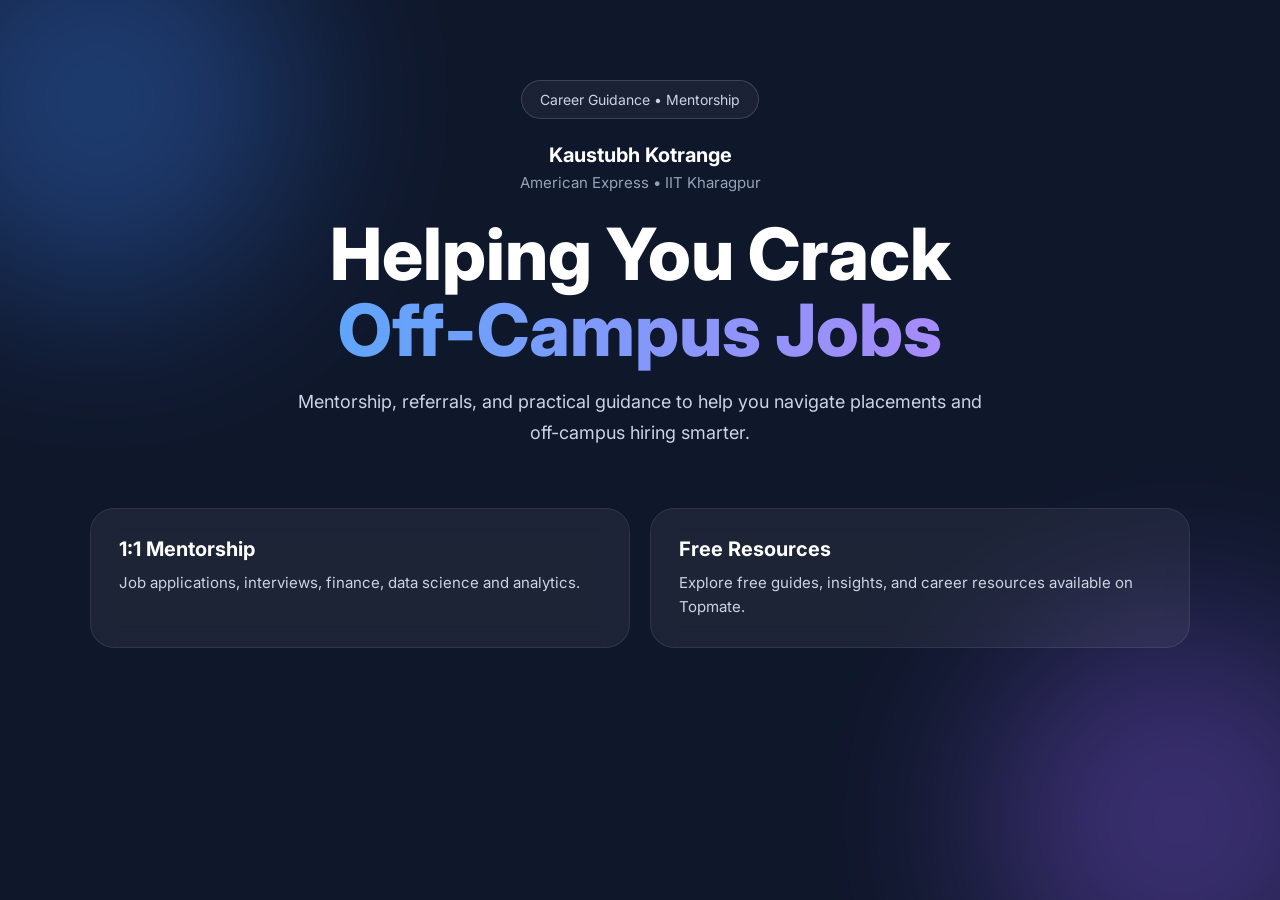
==== index.html @ a5c15466 "Update text to include 'American Express' in index.html" ====
<!DOCTYPE html>
<html lang="en">
<head>
  <meta charset="UTF-8" />
  <meta name="viewport" content="width=device-width, initial-scale=1.0" />
  <title>Kaustubh | Mentorship</title>

  <link rel="preconnect" href="https://fonts.googleapis.com">
  <link rel="preconnect" href="https://fonts.gstatic.com" crossorigin>
  <link href="https://fonts.googleapis.com/css2?family=Inter:wght@400;500;600;700;800&display=swap" rel="stylesheet">

  <style>
    *{
      margin:0;
      padding:0;
      box-sizing:border-box;
    }

    body{
      font-family:'Inter',sans-serif;
      background:#0f172a;
      color:white;
      min-height:100vh;
      overflow-x:hidden;
      position:relative;
    }

    .bg{
      position:absolute;
      inset:0;
      overflow:hidden;
      z-index:-1;
    }

    .blob{
      position:absolute;
      width:400px;
      height:400px;
      border-radius:50%;
      filter:blur(90px);
      opacity:.35;
      animation:float 8s ease-in-out infinite;
    }

    .blob1{
      background:#3b82f6;
      top:-100px;
      left:-100px;
    }

    .blob2{
      background:#8b5cf6;
      bottom:-120px;
      right:-100px;
      animation-delay:2s;
    }

    @keyframes float{
      0%,100%{
        transform:translateY(0px);
      }
      50%{
        transform:translateY(-20px);
      }
    }

    .container{
      width:min(1100px,90%);
      margin:auto;
      padding:80px 0;
    }

    .hero{
      text-align:center;
      margin-bottom:60px;
    }

    .tag{
      display:inline-block;
      padding:10px 18px;
      border:1px solid rgba(255,255,255,.15);
      border-radius:999px;
      background:rgba(255,255,255,.05);
      backdrop-filter:blur(10px);
      font-size:14px;
      margin-bottom:24px;
      color:#cbd5e1;
    }

    h1{
      font-size:clamp(42px,7vw,72px);
      font-weight:800;
      line-height:1.05;
      margin-bottom:20px;
    }

    .gradient{
      background:linear-gradient(to right,#60a5fa,#a78bfa);
      -webkit-background-clip:text;
      -webkit-text-fill-color:transparent;
    }

    .subtitle{
      max-width:700px;
      margin:auto;
      color:#cbd5e1;
      font-size:18px;
      line-height:1.7;
    }

    .cards{
      display:grid;
      grid-template-columns:repeat(auto-fit,minmax(220px,1fr));
      gap:20px;
      margin-top:60px;
    }

    .card{
      background:rgba(255,255,255,.06);
      border:1px solid rgba(255,255,255,.08);
      border-radius:24px;
      padding:28px;
      transition:.3s ease;
      backdrop-filter:blur(12px);
    }

    .card:hover{
      transform:translateY(-6px);
      border-color:rgba(255,255,255,.2);
    }

    .card h3{
      font-size:20px;
      margin-bottom:10px;
    }

    .card p{
      color:#cbd5e1;
      line-height:1.6;
      font-size:15px;
    }

    .buttons{
      display:flex;
      flex-wrap:wrap;
      justify-content:center;
      gap:18px;
      margin-top:60px;
    }

    .btn{
      text-decoration:none;
      padding:16px 28px;
      border-radius:16px;
      font-weight:600;
      transition:.25s ease;
    }

    .primary{
      background:linear-gradient(to right,#3b82f6,#8b5cf6);
      color:white;
      box-shadow:0 10px 30px rgba(99,102,241,.35);
    }

    .primary:hover{
      transform:translateY(-3px) scale(1.02);
    }

    .secondary{
      border:1px solid rgba(255,255,255,.15);
      background:rgba(255,255,255,.05);
      color:white;
    }

    .secondary:hover{
      background:rgba(255,255,255,.1);
    }

    .footer{
      margin-top:80px;
      text-align:center;
      color:#94a3b8;
      font-size:14px;
    }

    .pulse{
      animation:pulse 2s infinite;
    }

    @keyframes pulse{
      0%{
        box-shadow:0 0 0 0 rgba(99,102,241,.5);
      }
      70%{
        box-shadow:0 0 0 18px rgba(99,102,241,0);
      }
      100%{
        box-shadow:0 0 0 0 rgba(99,102,241,0);
      }
    }

    @media(max-width:600px){
      .buttons{
        flex-direction:column;
      }

      .btn{
        width:100%;
        text-align:center;
      }
    }
  </style>
</head>

<body>

  <div class="bg">
    <div class="blob blob1"></div>
    <div class="blob blob2"></div>
  </div>

  <div class="container">

    <section class="hero">

      <div class="tag">Career Guidance • Mentorship </div>

      <div style="margin-bottom:24px;">
        <h2 style="
          font-size:20px;
          font-weight:700;
          margin-bottom:6px;
        ">
          Kaustubh Kotrange
        </h2>

        <p style="
          color:#94a3b8;
          font-size:15px;
        ">
        American Express • IIT Kharagpur
        </p>
      </div>

      <h1>
        Helping You Crack <br>
        <span class="gradient">Off-Campus Jobs</span>
      </h1>

      <p class="subtitle">
        Mentorship, referrals, and practical guidance to help you navigate placements and off-campus hiring smarter.
      </p>

    </section>

    <section class="cards">

      <a 
        class="card"
        href="https://kcubeiitkgp.github.io/LinkedinMentor/"
        target="_blank"
        style="text-decoration:none;color:white;"
      >
        <h3>1:1 Mentorship</h3>
        <p>
          Job applications, interviews, finance, data science and analytics.
        </p>
      </a>

      <a 
        class="card"
        href="https://topmate.io/kaustubh_kcube"
        target="_blank"
        style="text-decoration:none;color:white;"
      >
        <h3>Free Resources</h3>
        <p>
          Explore free guides, insights, and career resources available on Topmate.
        </p>
      </a>

    </section>

  </div>

  <script>
    document.querySelectorAll('.card').forEach(el => {
      el.addEventListener('mouseenter', () => {
        el.style.transform = 'translateY(-4px)';
      });

      el.addEventListener('mouseleave', () => {
        el.style.transform = 'translateY(0)';
      });
    });
  </script>

</body>
</html>
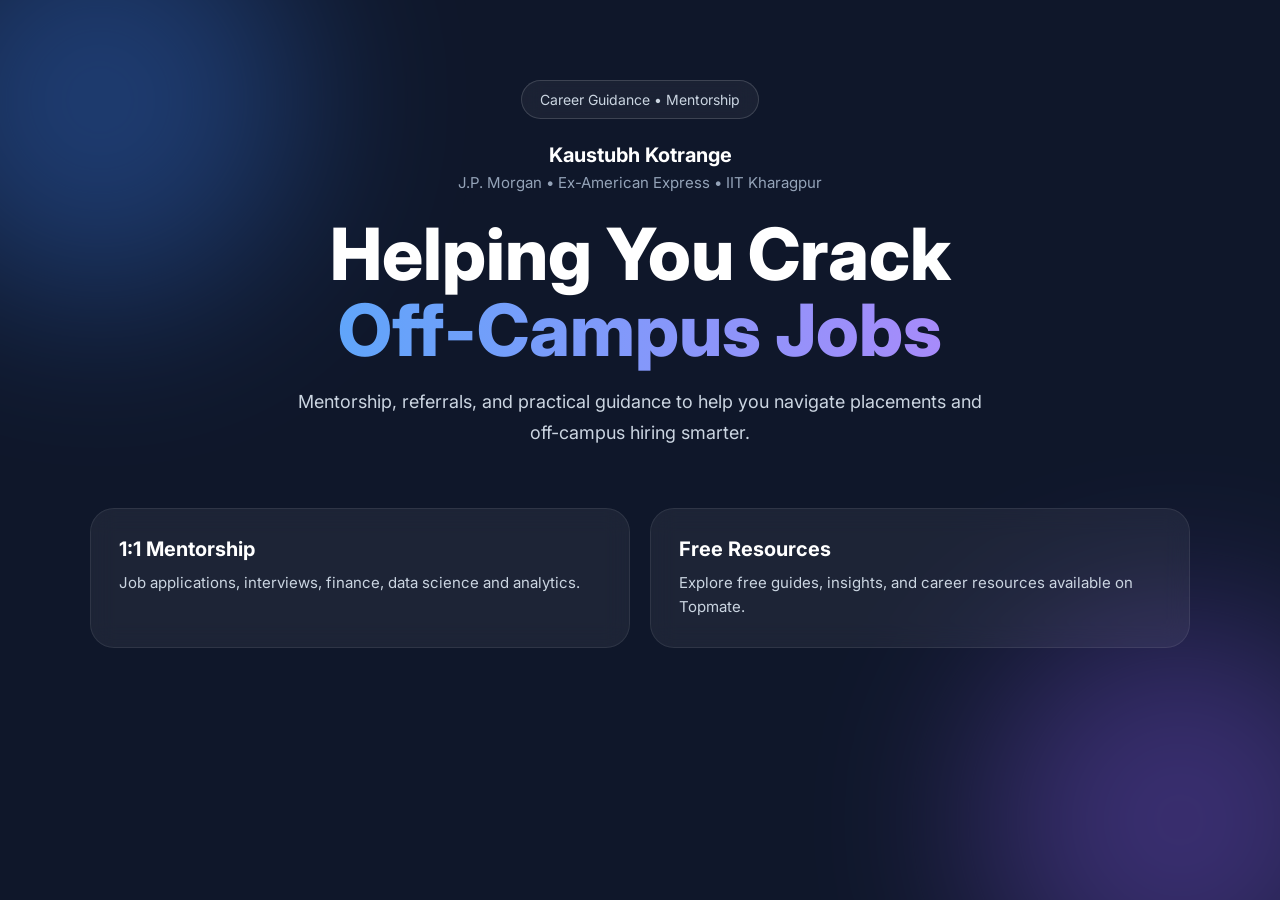
==== commit bbe73134: "Update index.html" ====
--- a/index.html
+++ b/index.html
@@ -238,7 +238,7 @@
           color:#94a3b8;
           font-size:15px;
         ">
-        American Express • IIT Kharagpur
+      J.P. Morgan • Ex-American Express • IIT Kharagpur
         </p>
       </div>
 
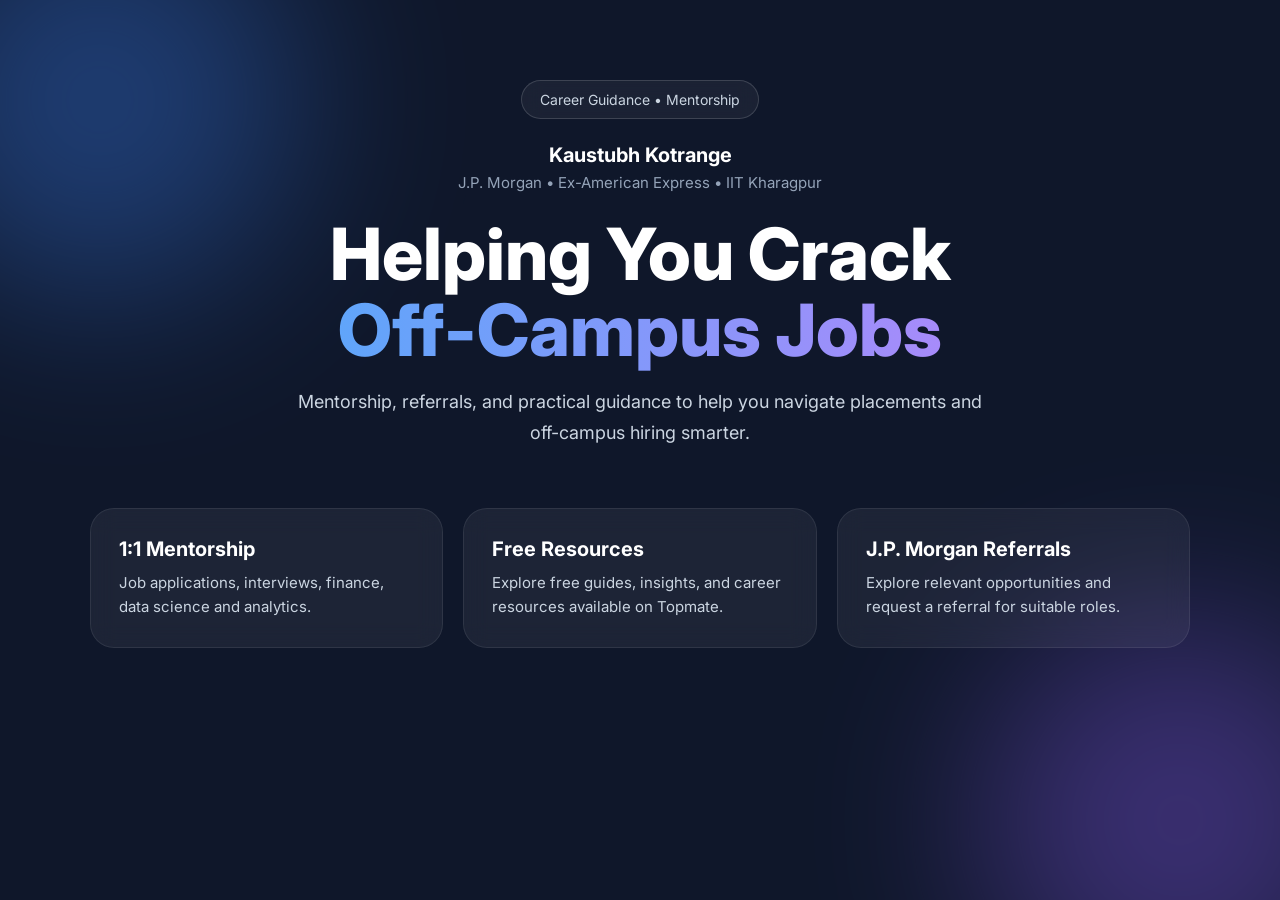
==== commit 19d6e7fa: "Update index.html" ====
--- a/index.html
+++ b/index.html
@@ -279,6 +279,18 @@
         </p>
       </a>
 
+      <a 
+  class="card"
+  href="https://forms.gle/5BEZ8eD9pNW2zfwt7"
+  target="_blank"
+  style="text-decoration:none;color:white;"
+>
+  <h3>J.P. Morgan Referrals</h3>
+  <p>
+    Explore relevant opportunities and request a referral for suitable roles.
+  </p>
+</a>
+
     </section>
 
   </div>
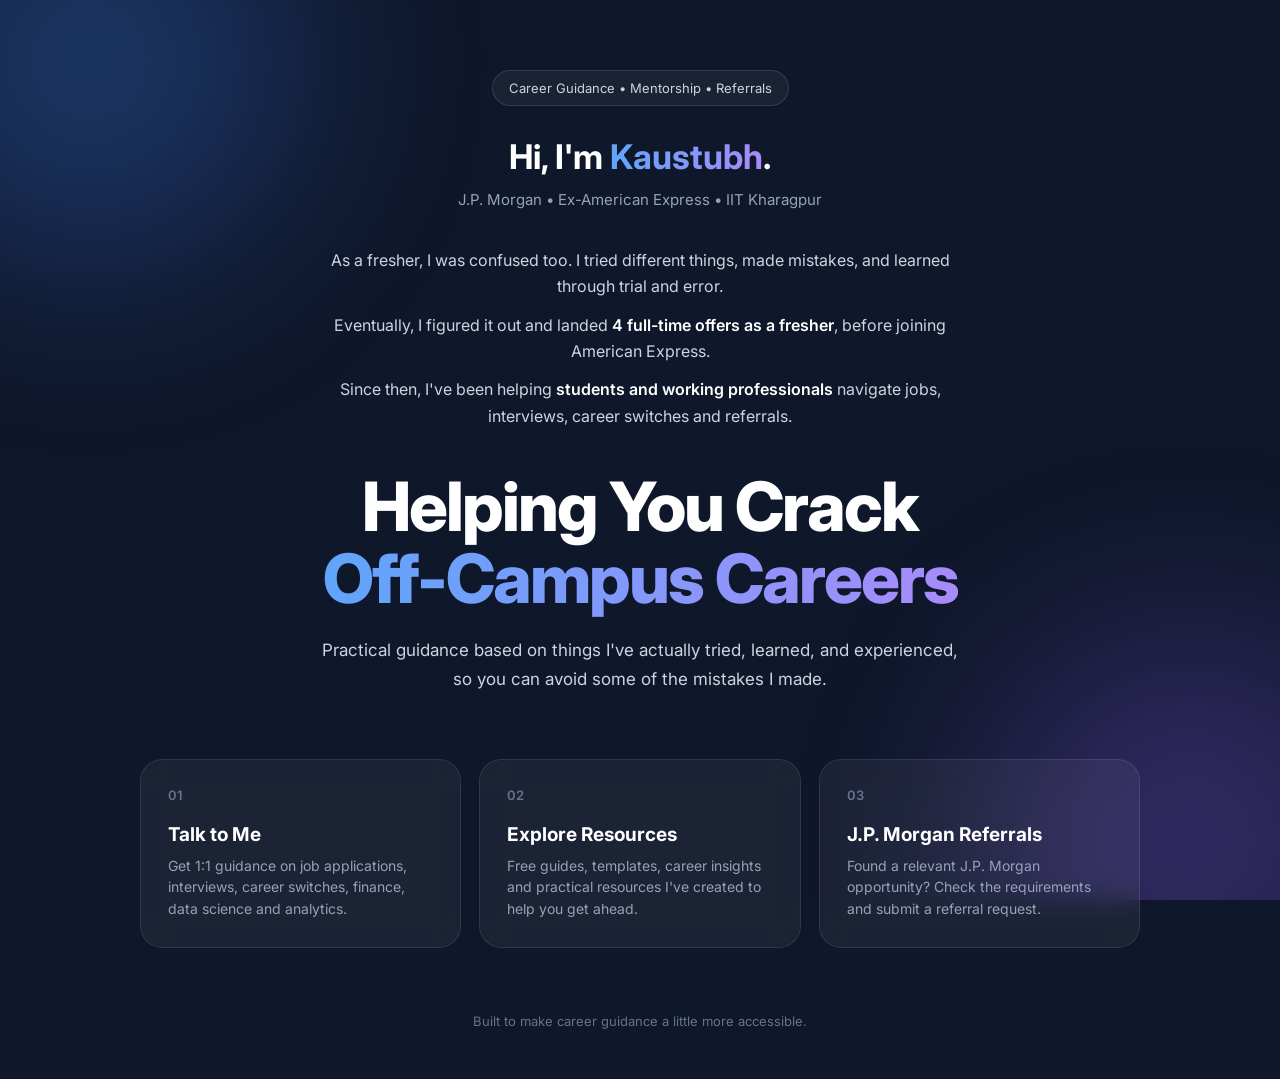
==== commit 21f39d2e: "Update index.html" ====
--- a/index.html
+++ b/index.html
@@ -3,210 +3,197 @@
 <head>
   <meta charset="UTF-8" />
   <meta name="viewport" content="width=device-width, initial-scale=1.0" />
-  <title>Kaustubh | Mentorship</title>
+  <title>Kaustubh | Career Mentorship</title>
 
   <link rel="preconnect" href="https://fonts.googleapis.com">
   <link rel="preconnect" href="https://fonts.gstatic.com" crossorigin>
   <link href="https://fonts.googleapis.com/css2?family=Inter:wght@400;500;600;700;800&display=swap" rel="stylesheet">
 
   <style>
-    *{
-      margin:0;
-      padding:0;
-      box-sizing:border-box;
-    }
-
-    body{
-      font-family:'Inter',sans-serif;
-      background:#0f172a;
-      color:white;
-      min-height:100vh;
-      overflow-x:hidden;
-      position:relative;
-    }
-
-    .bg{
-      position:absolute;
-      inset:0;
-      overflow:hidden;
-      z-index:-1;
-    }
-
-    .blob{
-      position:absolute;
-      width:400px;
-      height:400px;
-      border-radius:50%;
-      filter:blur(90px);
-      opacity:.35;
-      animation:float 8s ease-in-out infinite;
-    }
-
-    .blob1{
-      background:#3b82f6;
-      top:-100px;
-      left:-100px;
-    }
-
-    .blob2{
-      background:#8b5cf6;
-      bottom:-120px;
-      right:-100px;
-      animation-delay:2s;
-    }
-
-    @keyframes float{
-      0%,100%{
-        transform:translateY(0px);
+    * {
+      margin: 0;
+      padding: 0;
+      box-sizing: border-box;
+    }
+
+    body {
+      font-family: 'Inter', sans-serif;
+      background: #0f172a;
+      color: white;
+      min-height: 100vh;
+      overflow-x: hidden;
+    }
+
+    .bg {
+      position: fixed;
+      inset: 0;
+      overflow: hidden;
+      z-index: -1;
+    }
+
+    .blob {
+      position: absolute;
+      width: 420px;
+      height: 420px;
+      border-radius: 50%;
+      filter: blur(100px);
+      opacity: .28;
+    }
+
+    .blob1 {
+      background: #3b82f6;
+      top: -150px;
+      left: -120px;
+    }
+
+    .blob2 {
+      background: #8b5cf6;
+      bottom: -150px;
+      right: -120px;
+    }
+
+    .container {
+      width: min(1000px, 90%);
+      margin: auto;
+      padding: 70px 0 50px;
+    }
+
+    .hero {
+      max-width: 780px;
+      margin: auto;
+      text-align: center;
+    }
+
+    .tag {
+      display: inline-block;
+      padding: 9px 16px;
+      border: 1px solid rgba(255,255,255,.12);
+      border-radius: 999px;
+      background: rgba(255,255,255,.05);
+      color: #cbd5e1;
+      font-size: 13px;
+      margin-bottom: 28px;
+    }
+
+    .intro {
+      font-size: clamp(24px, 4vw, 34px);
+      font-weight: 700;
+      line-height: 1.35;
+      margin-bottom: 10px;
+    }
+
+    .name {
+      background: linear-gradient(to right,#60a5fa,#a78bfa);
+      -webkit-background-clip: text;
+      -webkit-text-fill-color: transparent;
+    }
+
+    .credentials {
+      color: #94a3b8;
+      font-size: 15px;
+      margin-bottom: 38px;
+    }
+
+    .story {
+      max-width: 680px;
+      margin: 0 auto 42px;
+      color: #cbd5e1;
+      font-size: 16px;
+      line-height: 1.65;
+    }
+
+    .story p {
+      margin-bottom: 12px;
+    }
+
+    .story strong {
+      color: white;
+      font-weight: 600;
+    }
+
+    h1 {
+      font-size: clamp(42px, 7vw, 68px);
+      line-height: 1.05;
+      font-weight: 800;
+      letter-spacing: -2px;
+      margin-bottom: 22px;
+    }
+
+    .gradient {
+      background: linear-gradient(to right,#60a5fa,#a78bfa);
+      -webkit-background-clip: text;
+      -webkit-text-fill-color: transparent;
+    }
+
+    .subtitle {
+      max-width: 650px;
+      margin: auto;
+      color: #cbd5e1;
+      font-size: 17px;
+      line-height: 1.7;
+    }
+
+    .cards {
+      display: grid;
+      grid-template-columns: repeat(3, 1fr);
+      gap: 18px;
+      margin-top: 65px;
+    }
+
+    .card {
+      display: block;
+      text-decoration: none;
+      color: white;
+      background: rgba(255,255,255,.055);
+      border: 1px solid rgba(255,255,255,.09);
+      border-radius: 22px;
+      padding: 27px;
+      transition: .25s ease;
+      backdrop-filter: blur(12px);
+    }
+
+    .card:hover {
+      transform: translateY(-5px);
+      border-color: rgba(255,255,255,.22);
+      background: rgba(255,255,255,.08);
+    }
+
+    .number {
+      color: #64748b;
+      font-size: 13px;
+      font-weight: 600;
+      margin-bottom: 20px;
+    }
+
+    .card h3 {
+      font-size: 19px;
+      margin-bottom: 9px;
+    }
+
+    .card p {
+      color: #94a3b8;
+      line-height: 1.55;
+      font-size: 14px;
+    }
+
+    .footer {
+      margin-top: 65px;
+      text-align: center;
+      color: #64748b;
+      font-size: 13px;
+    }
+
+    @media(max-width: 750px) {
+      .cards {
+        grid-template-columns: 1fr;
       }
-      50%{
-        transform:translateY(-20px);
+
+      .container {
+        padding-top: 50px;
       }
-    }
-
-    .container{
-      width:min(1100px,90%);
-      margin:auto;
-      padding:80px 0;
-    }
-
-    .hero{
-      text-align:center;
-      margin-bottom:60px;
-    }
-
-    .tag{
-      display:inline-block;
-      padding:10px 18px;
-      border:1px solid rgba(255,255,255,.15);
-      border-radius:999px;
-      background:rgba(255,255,255,.05);
-      backdrop-filter:blur(10px);
-      font-size:14px;
-      margin-bottom:24px;
-      color:#cbd5e1;
-    }
-
-    h1{
-      font-size:clamp(42px,7vw,72px);
-      font-weight:800;
-      line-height:1.05;
-      margin-bottom:20px;
-    }
-
-    .gradient{
-      background:linear-gradient(to right,#60a5fa,#a78bfa);
-      -webkit-background-clip:text;
-      -webkit-text-fill-color:transparent;
-    }
-
-    .subtitle{
-      max-width:700px;
-      margin:auto;
-      color:#cbd5e1;
-      font-size:18px;
-      line-height:1.7;
-    }
-
-    .cards{
-      display:grid;
-      grid-template-columns:repeat(auto-fit,minmax(220px,1fr));
-      gap:20px;
-      margin-top:60px;
-    }
-
-    .card{
-      background:rgba(255,255,255,.06);
-      border:1px solid rgba(255,255,255,.08);
-      border-radius:24px;
-      padding:28px;
-      transition:.3s ease;
-      backdrop-filter:blur(12px);
-    }
-
-    .card:hover{
-      transform:translateY(-6px);
-      border-color:rgba(255,255,255,.2);
-    }
-
-    .card h3{
-      font-size:20px;
-      margin-bottom:10px;
-    }
-
-    .card p{
-      color:#cbd5e1;
-      line-height:1.6;
-      font-size:15px;
-    }
-
-    .buttons{
-      display:flex;
-      flex-wrap:wrap;
-      justify-content:center;
-      gap:18px;
-      margin-top:60px;
-    }
-
-    .btn{
-      text-decoration:none;
-      padding:16px 28px;
-      border-radius:16px;
-      font-weight:600;
-      transition:.25s ease;
-    }
-
-    .primary{
-      background:linear-gradient(to right,#3b82f6,#8b5cf6);
-      color:white;
-      box-shadow:0 10px 30px rgba(99,102,241,.35);
-    }
-
-    .primary:hover{
-      transform:translateY(-3px) scale(1.02);
-    }
-
-    .secondary{
-      border:1px solid rgba(255,255,255,.15);
-      background:rgba(255,255,255,.05);
-      color:white;
-    }
-
-    .secondary:hover{
-      background:rgba(255,255,255,.1);
-    }
-
-    .footer{
-      margin-top:80px;
-      text-align:center;
-      color:#94a3b8;
-      font-size:14px;
-    }
-
-    .pulse{
-      animation:pulse 2s infinite;
-    }
-
-    @keyframes pulse{
-      0%{
-        box-shadow:0 0 0 0 rgba(99,102,241,.5);
-      }
-      70%{
-        box-shadow:0 0 0 18px rgba(99,102,241,0);
-      }
-      100%{
-        box-shadow:0 0 0 0 rgba(99,102,241,0);
-      }
-    }
-
-    @media(max-width:600px){
-      .buttons{
-        flex-direction:column;
-      }
-
-      .btn{
-        width:100%;
-        text-align:center;
+
+      h1 {
+        letter-spacing: -1px;
       }
     }
   </style>
@@ -219,93 +206,99 @@
     <div class="blob blob2"></div>
   </div>
 
-  <div class="container">
+  <main class="container">
 
     <section class="hero">
 
-      <div class="tag">Career Guidance • Mentorship </div>
-
-      <div style="margin-bottom:24px;">
-        <h2 style="
-          font-size:20px;
-          font-weight:700;
-          margin-bottom:6px;
-        ">
-          Kaustubh Kotrange
-        </h2>
-
-        <p style="
-          color:#94a3b8;
-          font-size:15px;
-        ">
-      J.P. Morgan • Ex-American Express • IIT Kharagpur
+      <div class="tag">Career Guidance • Mentorship • Referrals</div>
+
+      <p class="intro">
+        Hi, I'm <span class="name">Kaustubh</span>.
+      </p>
+
+      <p class="credentials">
+        J.P. Morgan • Ex-American Express • IIT Kharagpur
+      </p>
+
+      <div class="story">
+        <p>
+          As a fresher, I was confused too. I tried different things,
+          made mistakes, and learned through trial and error.
+        </p>
+
+        <p>
+          Eventually, I figured it out and landed
+          <strong>4 full-time offers as a fresher</strong>,
+          before joining American Express.
+        </p>
+
+        <p>
+          Since then, I've been helping <strong>students and working
+          professionals</strong> navigate jobs, interviews, career
+          switches and referrals.
         </p>
       </div>
 
       <h1>
-        Helping You Crack <br>
-        <span class="gradient">Off-Campus Jobs</span>
+        Helping You Crack<br>
+        <span class="gradient">Off-Campus Careers</span>
       </h1>
 
       <p class="subtitle">
-        Mentorship, referrals, and practical guidance to help you navigate placements and off-campus hiring smarter.
+        Practical guidance based on things I've actually tried, learned,
+        and experienced, so you can avoid some of the mistakes I made.
       </p>
 
-    </section>
+          </section>
 
     <section class="cards">
 
-      <a 
+      <a
         class="card"
         href="https://kcubeiitkgp.github.io/LinkedinMentor/"
         target="_blank"
-        style="text-decoration:none;color:white;"
       >
-        <h3>1:1 Mentorship</h3>
-        <p>
-          Job applications, interviews, finance, data science and analytics.
+        <div class="number">01</div>
+        <h3>Talk to Me</h3>
+        <p>
+          Get 1:1 guidance on job applications, interviews,
+          career switches, finance, data science and analytics.
         </p>
       </a>
 
-      <a 
+      <a
         class="card"
         href="https://topmate.io/kaustubh_kcube"
         target="_blank"
-        style="text-decoration:none;color:white;"
       >
-        <h3>Free Resources</h3>
-        <p>
-          Explore free guides, insights, and career resources available on Topmate.
+        <div class="number">02</div>
+        <h3>Explore Resources</h3>
+        <p>
+          Free guides, templates, career insights and practical
+          resources I've created to help you get ahead.
         </p>
       </a>
 
-      <a 
-  class="card"
-  href="https://forms.gle/5BEZ8eD9pNW2zfwt7"
-  target="_blank"
-  style="text-decoration:none;color:white;"
->
-  <h3>J.P. Morgan Referrals</h3>
-  <p>
-    Explore relevant opportunities and request a referral for suitable roles.
-  </p>
-</a>
+      <a
+        class="card"
+        href="https://forms.gle/5BEZ8eD9pNW2zfwt7"
+        target="_blank"
+      >
+        <div class="number">03</div>
+        <h3>J.P. Morgan Referrals</h3>
+        <p>
+          Found a relevant J.P. Morgan opportunity?
+          Check the requirements and submit a referral request.
+        </p>
+      </a>
 
     </section>
 
-  </div>
-
-  <script>
-    document.querySelectorAll('.card').forEach(el => {
-      el.addEventListener('mouseenter', () => {
-        el.style.transform = 'translateY(-4px)';
-      });
-
-      el.addEventListener('mouseleave', () => {
-        el.style.transform = 'translateY(0)';
-      });
-    });
-  </script>
+    <footer class="footer">
+      Built to make career guidance a little more accessible.
+    </footer>
+
+  </main>
 
 </body>
 </html>
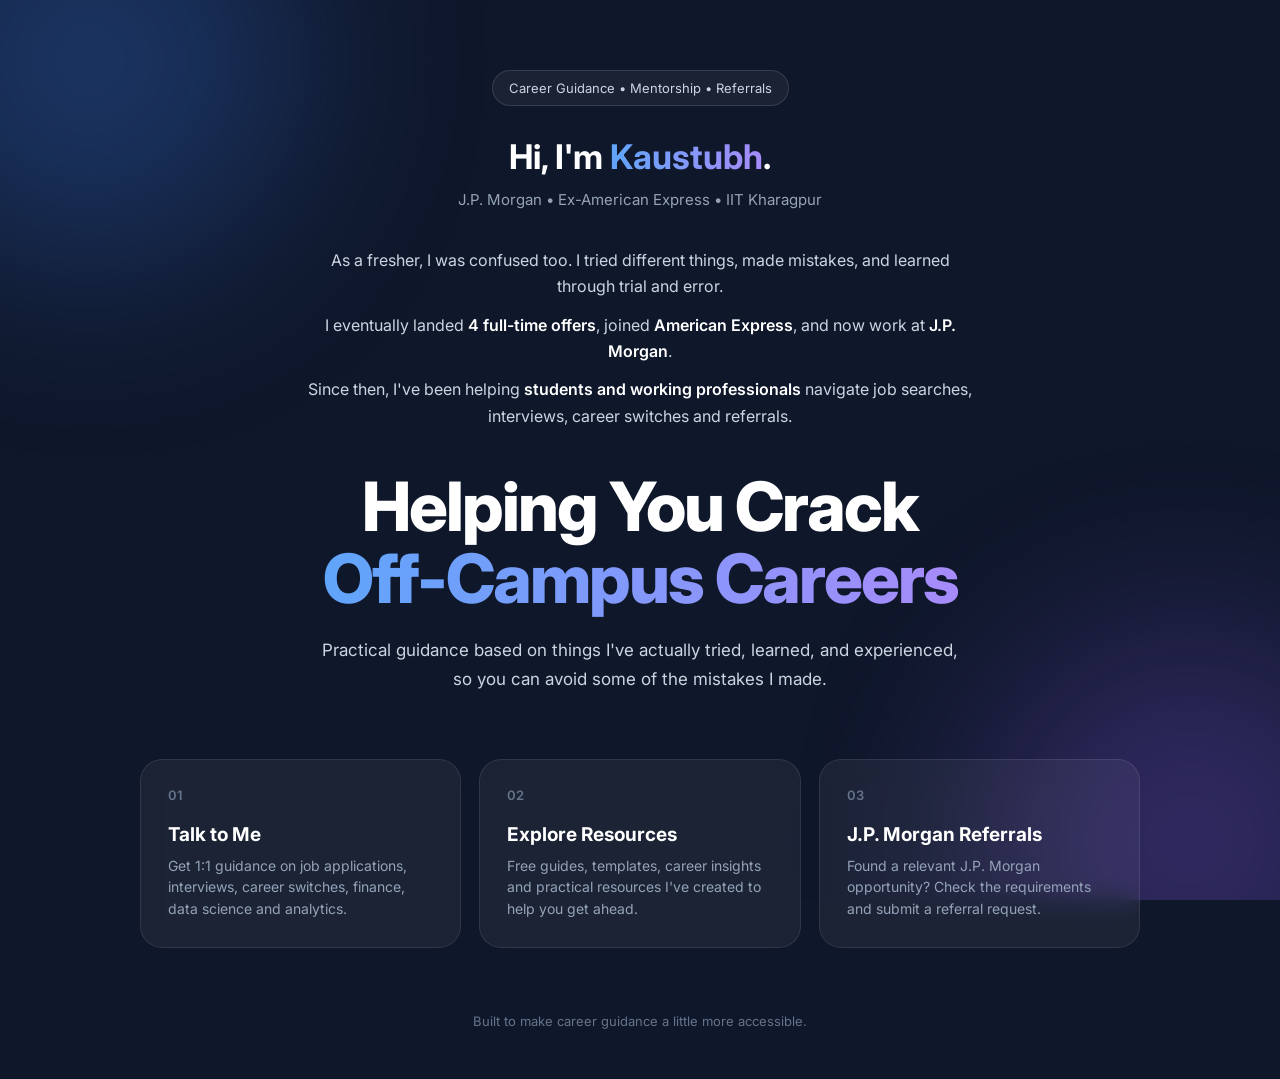
==== commit 99cb5ac4: "Update index.html" ====
--- a/index.html
+++ b/index.html
@@ -221,23 +221,21 @@
       </p>
 
       <div class="story">
-        <p>
-          As a fresher, I was confused too. I tried different things,
-          made mistakes, and learned through trial and error.
-        </p>
-
-        <p>
-          Eventually, I figured it out and landed
-          <strong>4 full-time offers as a fresher</strong>,
-          before joining American Express.
-        </p>
-
-        <p>
-          Since then, I've been helping <strong>students and working
-          professionals</strong> navigate jobs, interviews, career
-          switches and referrals.
-        </p>
-      </div>
+  <p>
+    As a fresher, I was confused too. I tried different things,
+    made mistakes, and learned through trial and error.
+  </p>
+
+  <p>
+    I eventually landed <strong>4 full-time offers</strong>, joined
+    <strong>American Express</strong>, and now work at <strong>J.P. Morgan</strong>.
+  </p>
+
+  <p>
+    Since then, I've been helping <strong>students and working professionals</strong>
+    navigate job searches, interviews, career switches and referrals.
+  </p>
+</div>
 
       <h1>
         Helping You Crack<br>
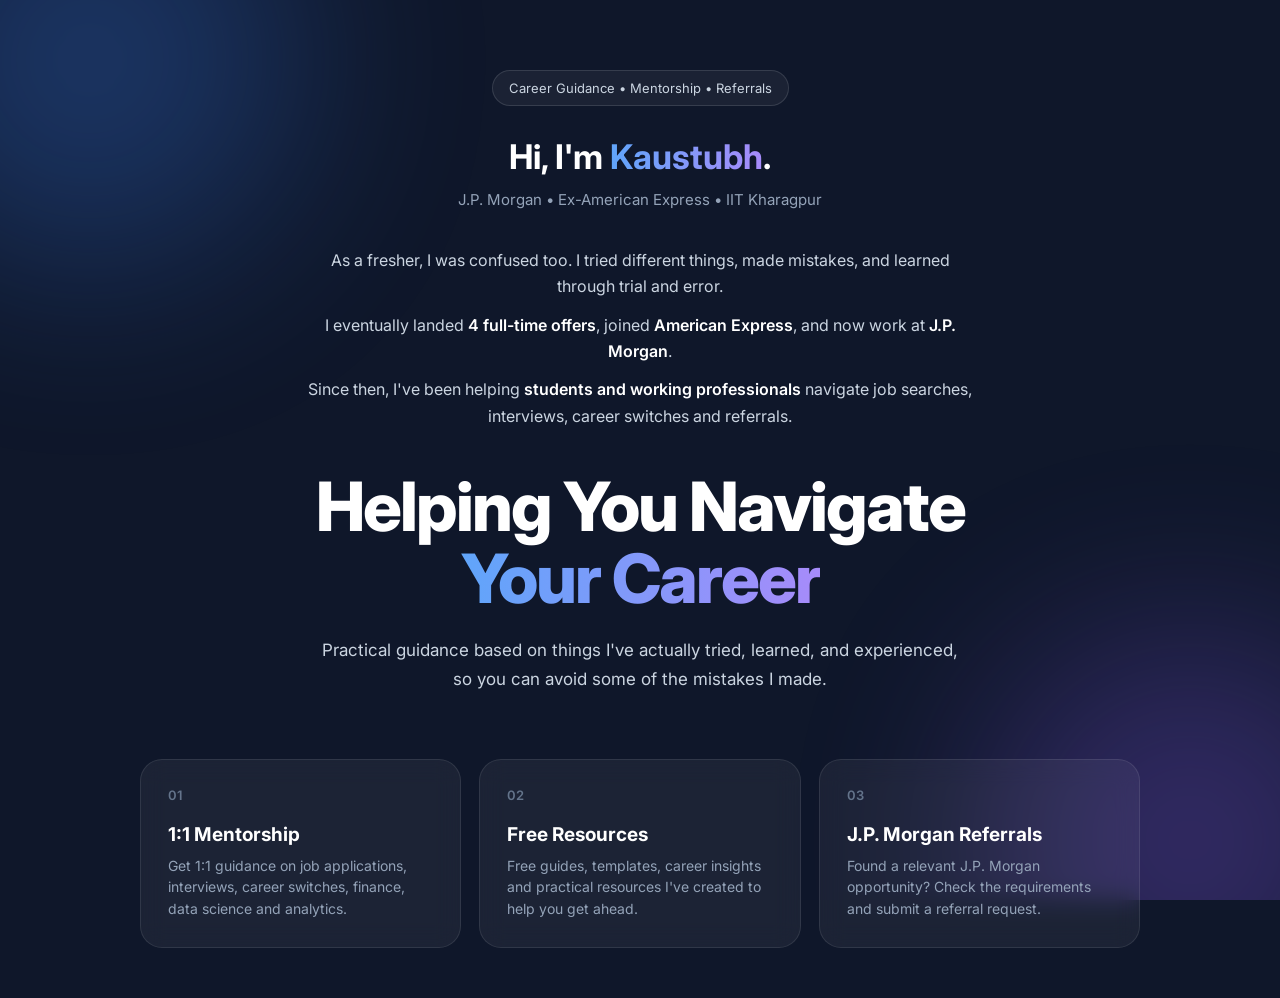
==== commit d33e6aff: "Update index.html" ====
--- a/index.html
+++ b/index.html
@@ -221,25 +221,26 @@
       </p>
 
       <div class="story">
-  <p>
-    As a fresher, I was confused too. I tried different things,
-    made mistakes, and learned through trial and error.
-  </p>
-
-  <p>
-    I eventually landed <strong>4 full-time offers</strong>, joined
-    <strong>American Express</strong>, and now work at <strong>J.P. Morgan</strong>.
-  </p>
-
-  <p>
-    Since then, I've been helping <strong>students and working professionals</strong>
-    navigate job searches, interviews, career switches and referrals.
-  </p>
-</div>
+        <p>
+          As a fresher, I was confused too. I tried different things,
+          made mistakes, and learned through trial and error.
+        </p>
+
+        <p>
+          I eventually landed <strong>4 full-time offers</strong>, joined
+          <strong>American Express</strong>, and now work at
+          <strong>J.P. Morgan</strong>.
+        </p>
+
+        <p>
+          Since then, I've been helping <strong>students and working professionals</strong>
+          navigate job searches, interviews, career switches and referrals.
+        </p>
+      </div>
 
       <h1>
-        Helping You Crack<br>
-        <span class="gradient">Off-Campus Careers</span>
+        Helping You Navigate<br>
+        <span class="gradient">Your Career</span>
       </h1>
 
       <p class="subtitle">
@@ -247,9 +248,9 @@
         and experienced, so you can avoid some of the mistakes I made.
       </p>
 
-          </section>
-
-    <section class="cards">
+    </section>
+
+        <section class="cards">
 
       <a
         class="card"
@@ -257,7 +258,7 @@
         target="_blank"
       >
         <div class="number">01</div>
-        <h3>Talk to Me</h3>
+        <h3>1:1 Mentorship</h3>
         <p>
           Get 1:1 guidance on job applications, interviews,
           career switches, finance, data science and analytics.
@@ -270,7 +271,7 @@
         target="_blank"
       >
         <div class="number">02</div>
-        <h3>Explore Resources</h3>
+        <h3>Free Resources</h3>
         <p>
           Free guides, templates, career insights and practical
           resources I've created to help you get ahead.
@@ -292,10 +293,6 @@
 
     </section>
 
-    <footer class="footer">
-      Built to make career guidance a little more accessible.
-    </footer>
-
   </main>
 
 </body>
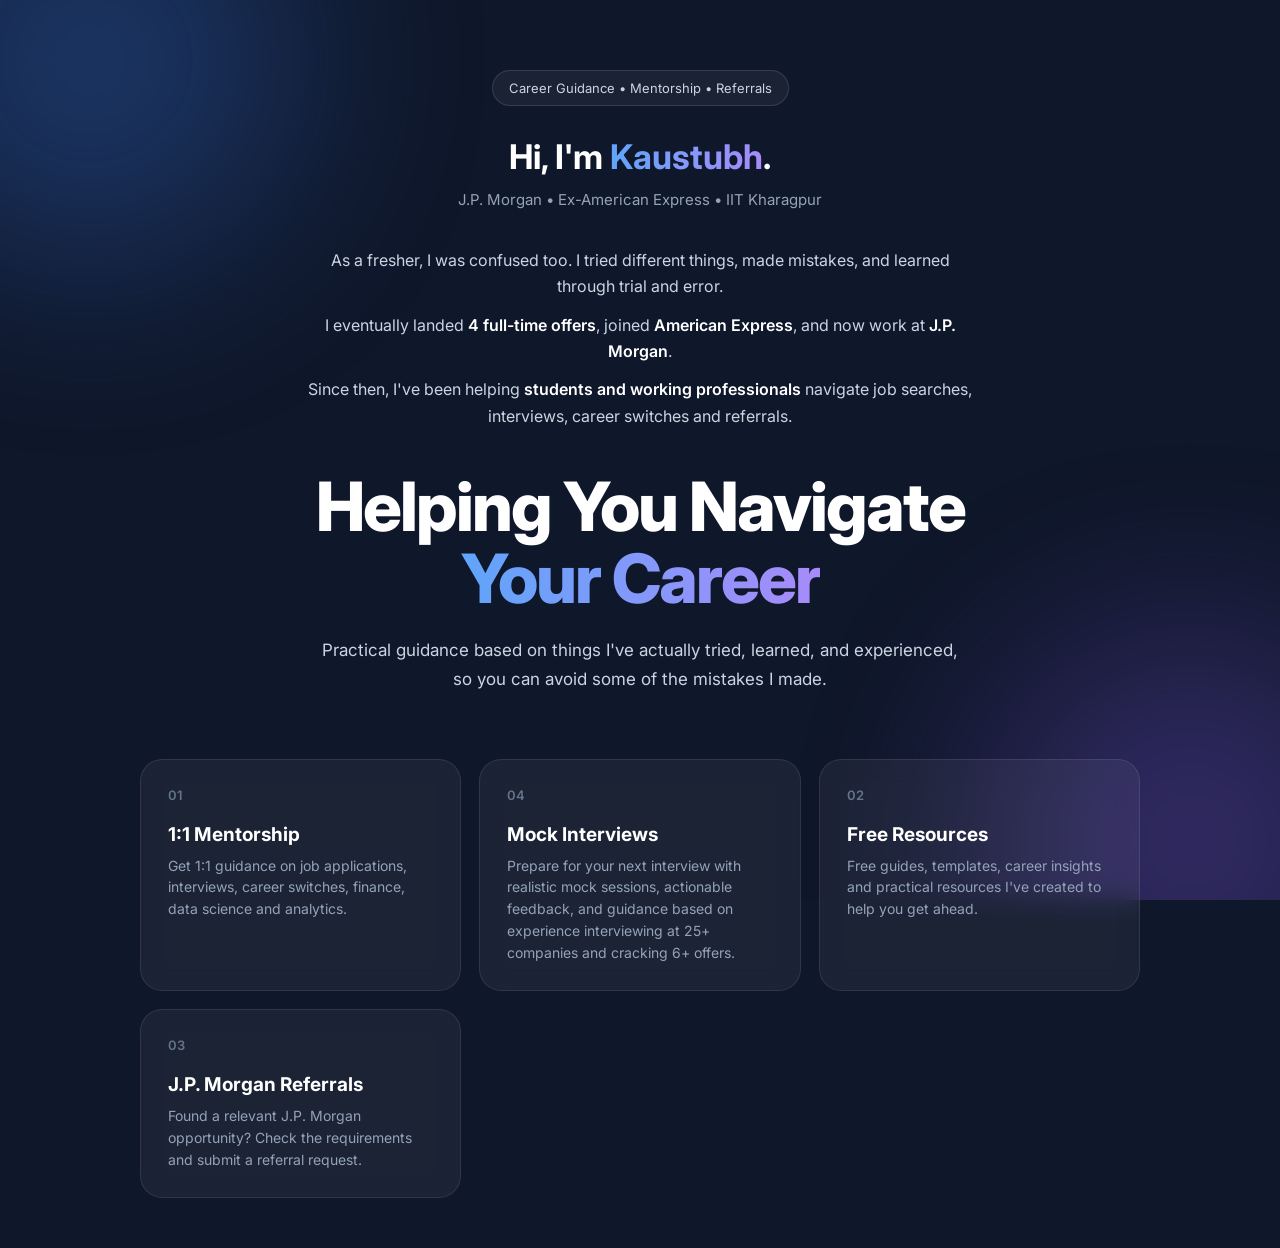
==== commit 6dc94ce7: "Add mock interviews card to index.html Added a new card for mock interviews with details." ====
--- a/index.html
+++ b/index.html
@@ -265,6 +265,23 @@
         </p>
       </a>
 
+          
+<a
+  class="card"
+  href="https://topmate.io/kaustubh_kcube/2368904"
+  target="_blank"
+  rel="noopener noreferrer"
+>
+  <div class="number">04</div>
+  <h3>Mock Interviews</h3>
+  <p>
+    Prepare for your next interview with realistic mock sessions,
+    actionable feedback, and guidance based on experience interviewing
+    at 25+ companies and cracking 6+ offers.
+  </p>
+</a>
+        
+
       <a
         class="card"
         href="https://topmate.io/kaustubh_kcube"
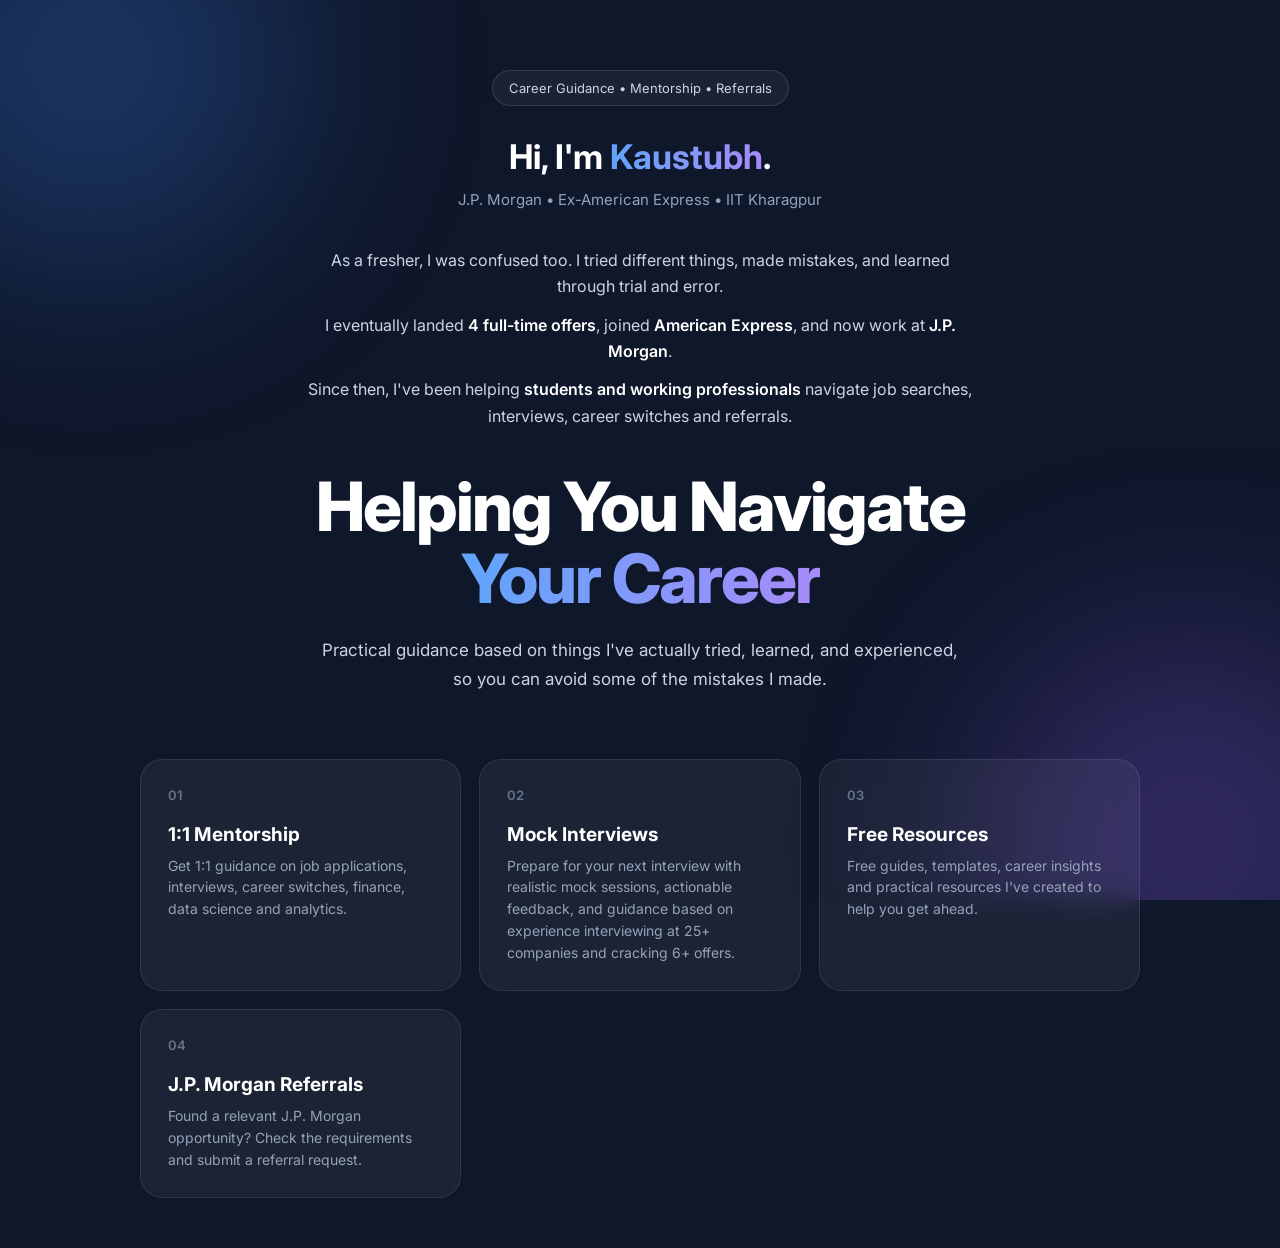
==== commit 870b6cfa: "Update number indicators in index.html" ====
--- a/index.html
+++ b/index.html
@@ -272,7 +272,7 @@
   target="_blank"
   rel="noopener noreferrer"
 >
-  <div class="number">04</div>
+  <div class="number">02</div>
   <h3>Mock Interviews</h3>
   <p>
     Prepare for your next interview with realistic mock sessions,
@@ -287,7 +287,7 @@
         href="https://topmate.io/kaustubh_kcube"
         target="_blank"
       >
-        <div class="number">02</div>
+        <div class="number">03</div>
         <h3>Free Resources</h3>
         <p>
           Free guides, templates, career insights and practical
@@ -300,7 +300,7 @@
         href="https://forms.gle/5BEZ8eD9pNW2zfwt7"
         target="_blank"
       >
-        <div class="number">03</div>
+        <div class="number">04</div>
         <h3>J.P. Morgan Referrals</h3>
         <p>
           Found a relevant J.P. Morgan opportunity?
